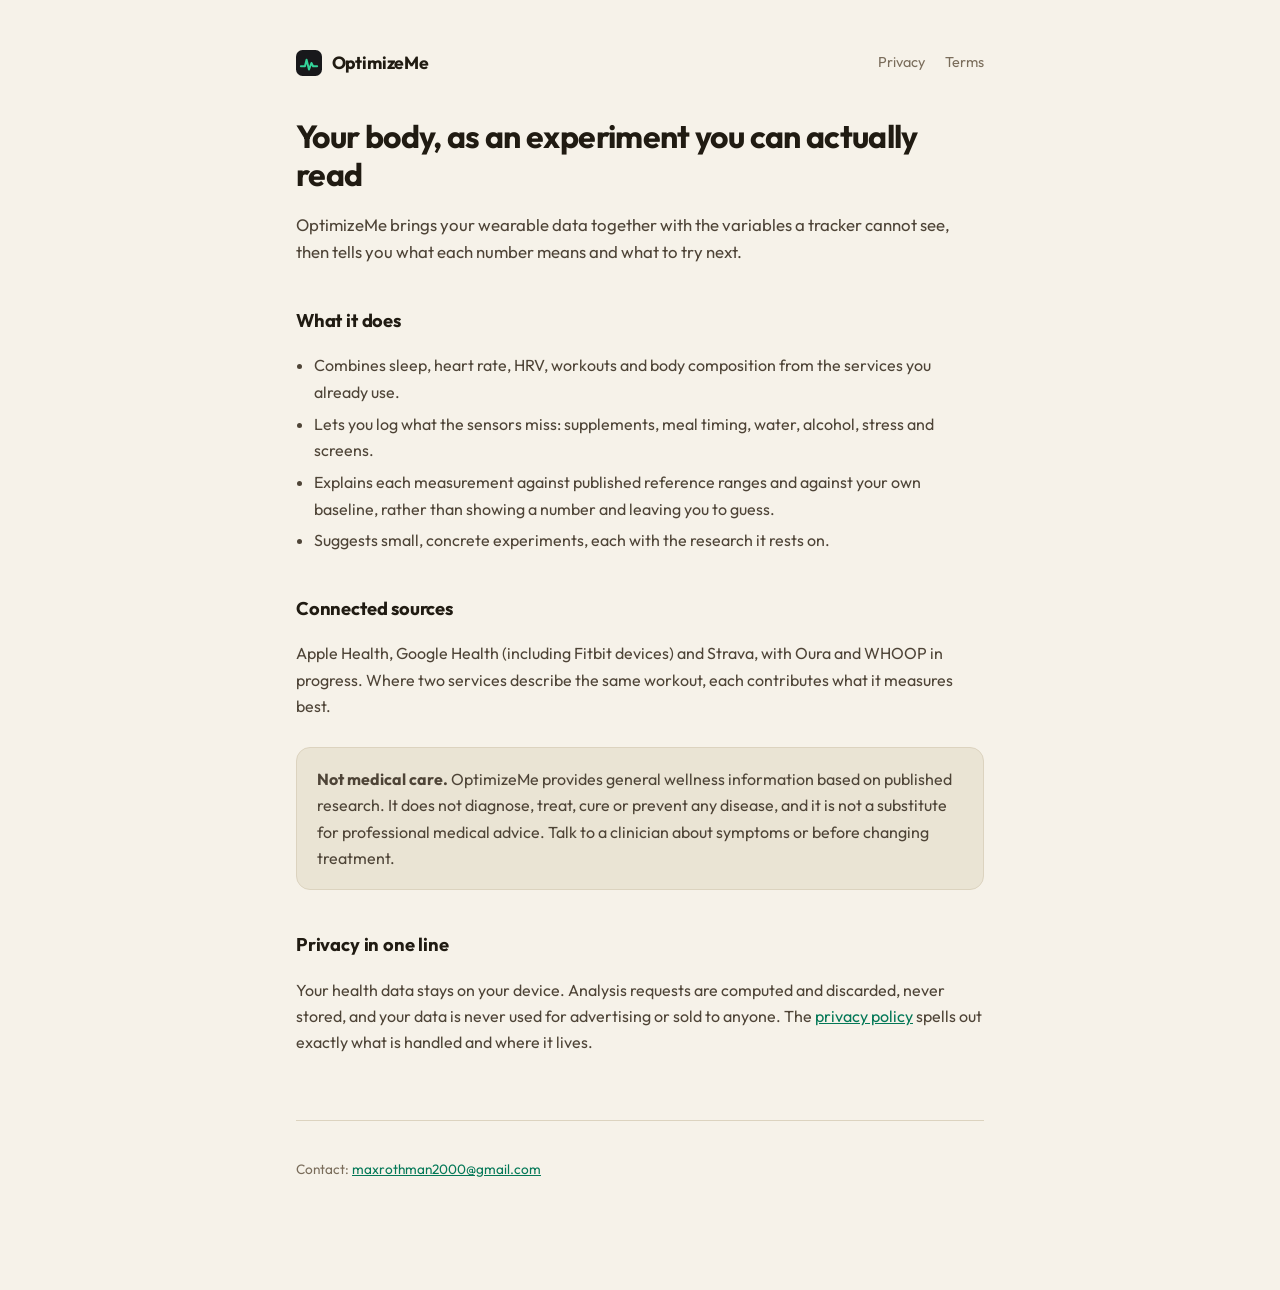
==== index.html @ 63bbc791 "OptimizeMe site" ====
<!doctype html>
<html lang="en">
<head>
<meta charset="utf-8">
<meta name="viewport" content="width=device-width, initial-scale=1">
<title>OptimizeMe</title>
<meta name="description" content="An all-in-one health metric tracker that treats your body as an n-of-1 experiment.">
<link rel="preconnect" href="https://fonts.googleapis.com">
<link rel="preconnect" href="https://fonts.gstatic.com" crossorigin>
<link href="https://fonts.googleapis.com/css2?family=Outfit:wght@300;400;600;700&family=JetBrains+Mono:wght@400;500&display=swap" rel="stylesheet">
<link rel="stylesheet" href="./style.css">
</head>
<body>
<div class="wrap">
<header class="site">
  <svg class="mark" width="26" height="26" viewBox="0 0 32 32" aria-hidden="true">
    <rect width="32" height="32" rx="8" fill="#18181b"/>
    <path d="M6 20 L11 20 L13 12 L16 24 L19 16 L21 20 L26 20"
          stroke="#34d399" stroke-width="2.5" fill="none"
          stroke-linecap="round" stroke-linejoin="round"/>
  </svg>
  <a class="brand" href="./index.html">OptimizeMe</a>
  <nav>
    <a href="./privacy.html">Privacy</a>
    <a href="./terms.html">Terms</a>
  </nav>
</header>

<h1>Your body, as an experiment you can actually read</h1>
<p class="lede">
  OptimizeMe brings your wearable data together with the variables a tracker
  cannot see, then tells you what each number means and what to try next.
</p>

<h2>What it does</h2>
<ul>
  <li>Combines sleep, heart rate, HRV, workouts and body composition from the
      services you already use.</li>
  <li>Lets you log what the sensors miss: supplements, meal timing, water,
      alcohol, stress and screens.</li>
  <li>Explains each measurement against published reference ranges and against
      your own baseline, rather than showing a number and leaving you to guess.</li>
  <li>Suggests small, concrete experiments, each with the research it rests on.</li>
</ul>

<h2>Connected sources</h2>
<p>
  Apple Health, Google Health (including Fitbit devices) and Strava, with Oura
  and WHOOP in progress. Where two services describe the same workout, each
  contributes what it measures best.
</p>

<div class="callout">
  <strong>Not medical care.</strong> OptimizeMe provides general wellness
  information based on published research. It does not diagnose, treat, cure
  or prevent any disease, and it is not a substitute for professional medical
  advice. Talk to a clinician about symptoms or before changing treatment.
</div>

<h2>Privacy in one line</h2>
<p>
  Your health data stays on your device. Analysis requests are computed and
  discarded, never stored, and your data is never used for advertising or sold
  to anyone. The <a href="./privacy.html">privacy policy</a> spells out exactly
  what is handled and where it lives.
</p>

<footer>
  <p>Contact: <a href="mailto:maxrothman2000@gmail.com">maxrothman2000@gmail.com</a></p>
</footer>
</div>
</body>
</html>
---- style.css ----
/* Shared styling for the public pages. Mirrors the app's cream/taupe
   language so the site and product read as one thing. */
:root {
  --bg: #f6f2e9;
  --surface: #eae4d4;
  --border: #dcd3bf;
  --ink: #201b12;
  --body: #4e4437;
  --muted: #7a6d5b;
  --accent: #047857;
}

@media (prefers-color-scheme: dark) {
  :root {
    --bg: #0c0c0e;
    --surface: #18181b;
    --border: #27272a;
    --ink: #fafafa;
    --body: #d4d4d8;
    --muted: #71717a;
    --accent: #34d399;
  }
}

* { box-sizing: border-box; }

body {
  margin: 0;
  background: var(--bg);
  color: var(--body);
  font-family: "Outfit", ui-sans-serif, system-ui, -apple-system, sans-serif;
  line-height: 1.65;
  -webkit-font-smoothing: antialiased;
}

.wrap { max-width: 46rem; margin: 0 auto; padding: 3rem 1.5rem 6rem; }

header.site {
  display: flex;
  align-items: center;
  gap: .6rem;
  padding-bottom: 2.5rem;
}

.mark { width: 26px; height: 26px; }

.brand {
  font-size: 1.1rem;
  font-weight: 700;
  color: var(--ink);
  letter-spacing: -.01em;
  text-decoration: none;
}

nav { margin-left: auto; display: flex; gap: 1.25rem; }
nav a { color: var(--muted); text-decoration: none; font-size: .9rem; }
nav a:hover { color: var(--accent); }

h1 {
  color: var(--ink);
  font-size: 2rem;
  line-height: 1.2;
  letter-spacing: -.02em;
  margin: 0 0 .5rem;
}

h2 {
  color: var(--ink);
  font-size: 1.15rem;
  margin: 2.5rem 0 .75rem;
  letter-spacing: -.01em;
}

.lede { font-size: 1.05rem; color: var(--body); margin-bottom: 2rem; }
.updated { color: var(--muted); font-size: .85rem; margin-bottom: 2.5rem; }

table {
  width: 100%;
  border-collapse: collapse;
  margin: 1.25rem 0;
  font-size: .92rem;
}
th, td {
  text-align: left;
  padding: .6rem .75rem;
  border-bottom: 1px solid var(--border);
  vertical-align: top;
}
th { color: var(--ink); font-weight: 600; }

ul { padding-left: 1.15rem; }
li { margin: .35rem 0; }

.callout {
  background: var(--surface);
  border: 1px solid var(--border);
  border-radius: 14px;
  padding: 1.1rem 1.25rem;
  margin: 1.75rem 0;
}

footer {
  border-top: 1px solid var(--border);
  margin-top: 4rem;
  padding-top: 1.5rem;
  color: var(--muted);
  font-size: .85rem;
}

a { color: var(--accent); }
code {
  font-family: "JetBrains Mono", ui-monospace, monospace;
  font-size: .88em;
}
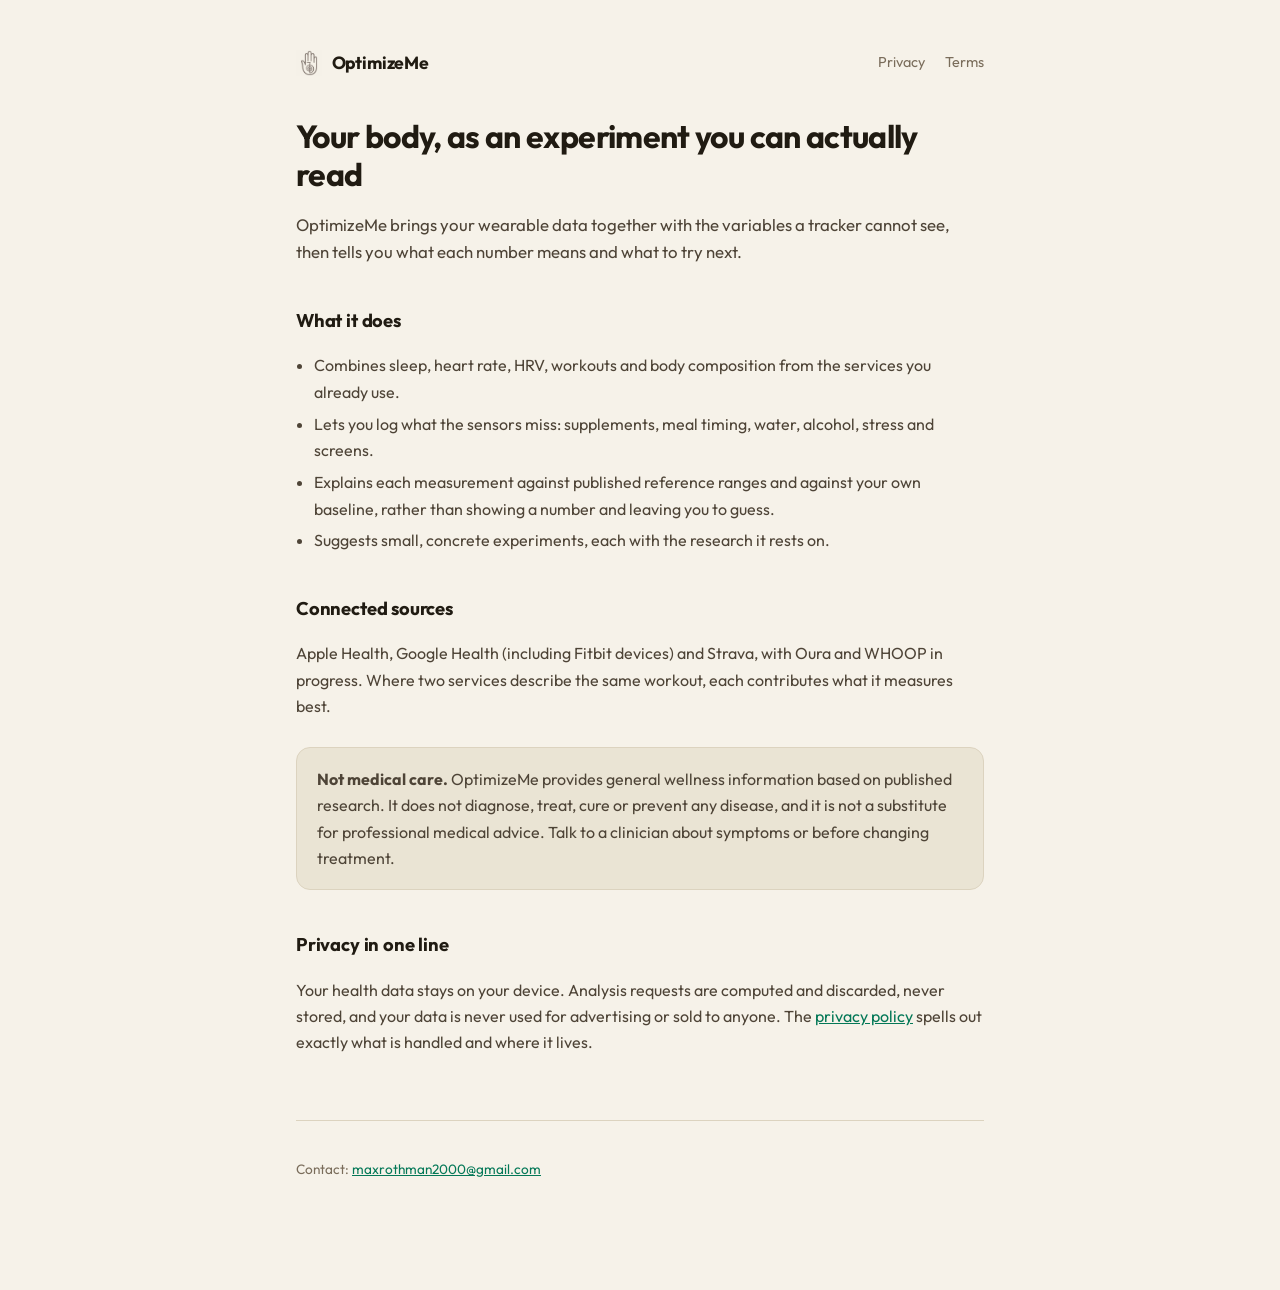
==== commit 07e07576: "Use the OptimizeMe hand mark across the site and favicons" ====
--- a/index.html
+++ b/index.html
@@ -8,17 +8,17 @@
 <link rel="preconnect" href="https://fonts.googleapis.com">
 <link rel="preconnect" href="https://fonts.gstatic.com" crossorigin>
 <link href="https://fonts.googleapis.com/css2?family=Outfit:wght@300;400;600;700&family=JetBrains+Mono:wght@400;500&display=swap" rel="stylesheet">
+<link rel="icon" type="image/png" href="./favicon-32.png">
+<link rel="apple-touch-icon" href="./apple-touch-icon.png">
 <link rel="stylesheet" href="./style.css">
 </head>
 <body>
 <div class="wrap">
 <header class="site">
-  <svg class="mark" width="26" height="26" viewBox="0 0 32 32" aria-hidden="true">
-    <rect width="32" height="32" rx="8" fill="#18181b"/>
-    <path d="M6 20 L11 20 L13 12 L16 24 L19 16 L21 20 L26 20"
-          stroke="#34d399" stroke-width="2.5" fill="none"
-          stroke-linecap="round" stroke-linejoin="round"/>
-  </svg>
+  <img class="mark mark-light" src="./mark.png" alt="" aria-hidden="true"
+       width="26" height="26">
+  <img class="mark mark-dark" src="./mark-light.png" alt="" aria-hidden="true"
+       width="26" height="26">
   <a class="brand" href="./index.html">OptimizeMe</a>
   <nav>
     <a href="./privacy.html">Privacy</a>
--- a/style.css
+++ b/style.css
@@ -112,3 +112,12 @@
   font-family: "JetBrains Mono", ui-monospace, monospace;
   font-size: .88em;
 }
+
+/* Brand mark. The artwork is a dark taupe line drawing; a lighter tint is
+   swapped in when the visitor's OS is in dark mode. */
+.mark-dark { display: none; }
+
+@media (prefers-color-scheme: dark) {
+  .mark-light { display: none; }
+  .mark-dark { display: block; }
+}
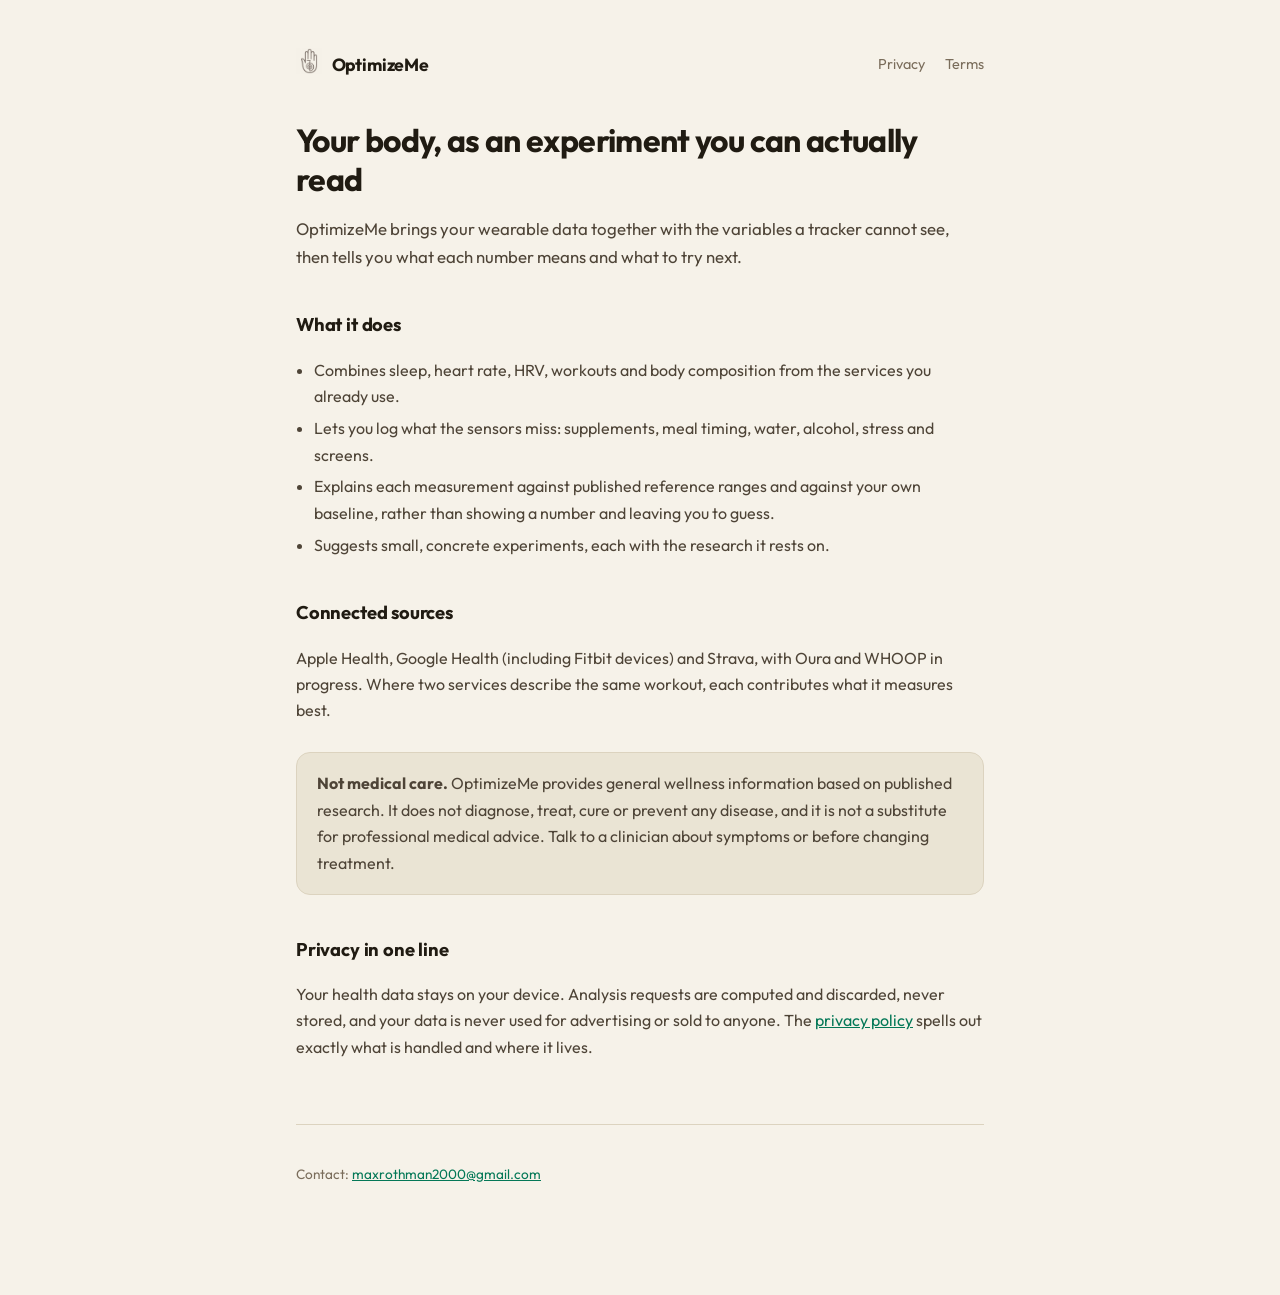
==== commit 3115468c: "Use <picture> for the brand mark so a stale stylesheet cannot double it" ====
--- a/index.html
+++ b/index.html
@@ -15,10 +15,11 @@
 <body>
 <div class="wrap">
 <header class="site">
-  <img class="mark mark-light" src="./mark.png" alt="" aria-hidden="true"
-       width="26" height="26">
-  <img class="mark mark-dark" src="./mark-light.png" alt="" aria-hidden="true"
-       width="26" height="26">
+  <picture>
+    <source srcset="./mark-light.png" media="(prefers-color-scheme: dark)">
+    <img class="mark" src="./mark.png" alt="" aria-hidden="true"
+         width="26" height="26">
+  </picture>
   <a class="brand" href="./index.html">OptimizeMe</a>
   <nav>
     <a href="./privacy.html">Privacy</a>
--- a/style.css
+++ b/style.css
@@ -113,11 +113,5 @@
   font-size: .88em;
 }
 
-/* Brand mark. The artwork is a dark taupe line drawing; a lighter tint is
-   swapped in when the visitor's OS is in dark mode. */
-.mark-dark { display: none; }
-
-@media (prefers-color-scheme: dark) {
-  .mark-light { display: none; }
-  .mark-dark { display: block; }
-}
+/* Brand mark. Theme selection happens in the markup via <picture>, so a
+   stale stylesheet cannot leave both variants visible. */
